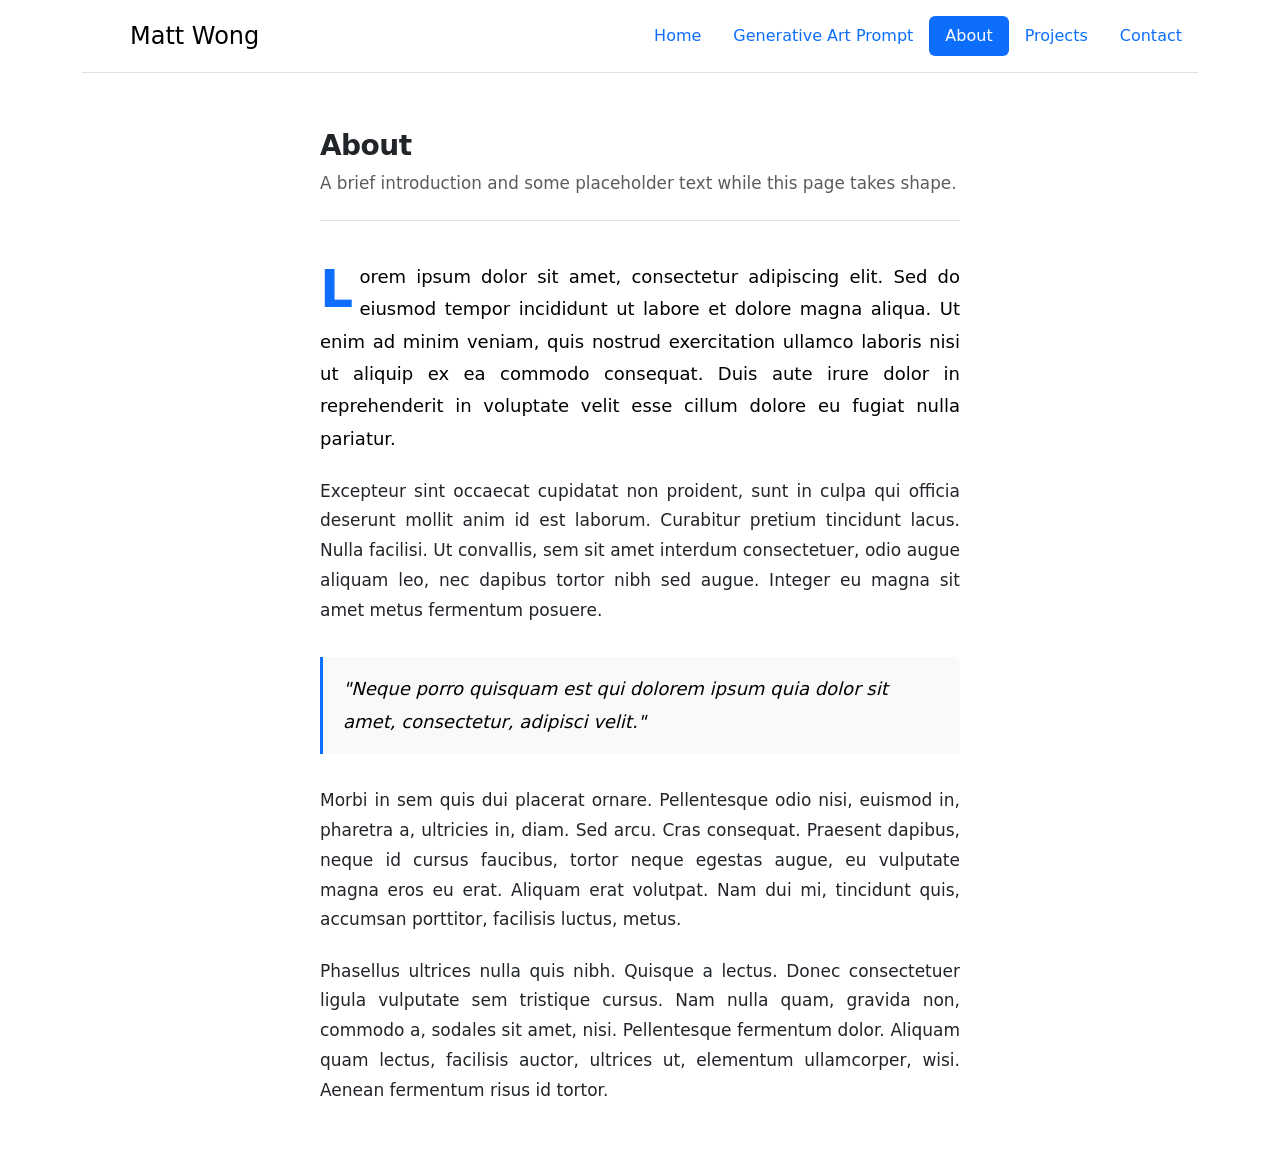
==== about.html @ 453de095 "Add styled lorem ipsum filler content to sub pages. Create About, Projects, and Contact pages with s" ====
<!DOCTYPE html>
<html lang="en">
<head>
  <meta charset="UTF-8">
  <meta name="viewport" content="width=device-width, initial-scale=1.0">
  <title>About - Matt Wong</title>
  <link rel="stylesheet" href="styles.css">
  <script src="https://cdn.jsdelivr.net/npm/bootstrap@5.3.3/dist/js/bootstrap.min.js"></script>
  <link href="https://cdn.jsdelivr.net/npm/bootstrap@5.3.3/dist/css/bootstrap.min.css" rel="stylesheet">
  <link rel="icon" type="image/png" href="favicon.png">
</head>
<body>
  <div class="container">
    <header class="d-flex flex-wrap justify-content-center py-3 mb-4 border-bottom">
      <a href="index.html" class="d-flex align-items-center mb-3 mb-md-0 me-md-auto link-body-emphasis text-decoration-none">
        <svg class="bi me-2" width="40" height="32"><use xlink:href="#bootstrap"></use></svg>
        <span class="fs-4">Matt Wong</span>
      </a>

      <ul class="nav nav-pills">
        <li class="nav-item"><a href="index.html" class="nav-link">Home</a></li>
        <li class="nav-item"><a href="generative-art-prompt.html" class="nav-link">Generative Art Prompt</a></li>
        <li class="nav-item"><a href="about.html" class="nav-link active" aria-current="page">About</a></li>
        <li class="nav-item"><a href="projects.html" class="nav-link">Projects</a></li>
        <li class="nav-item"><a href="contact.html" class="nav-link">Contact</a></li>
      </ul>
    </header>

    <main class="page-content">
      <h1 class="page-title">About</h1>
      <p class="page-subtitle">A brief introduction and some placeholder text while this page takes shape.</p>

      <div class="prose">
        <p class="drop-cap">Lorem ipsum dolor sit amet, consectetur adipiscing elit. Sed do eiusmod tempor incididunt ut labore et dolore magna aliqua. Ut enim ad minim veniam, quis nostrud exercitation ullamco laboris nisi ut aliquip ex ea commodo consequat. Duis aute irure dolor in reprehenderit in voluptate velit esse cillum dolore eu fugiat nulla pariatur.</p>

        <p>Excepteur sint occaecat cupidatat non proident, sunt in culpa qui officia deserunt mollit anim id est laborum. Curabitur pretium tincidunt lacus. Nulla facilisi. Ut convallis, sem sit amet interdum consectetuer, odio augue aliquam leo, nec dapibus tortor nibh sed augue. Integer eu magna sit amet metus fermentum posuere.</p>

        <blockquote>
          <p>"Neque porro quisquam est qui dolorem ipsum quia dolor sit amet, consectetur, adipisci velit."</p>
        </blockquote>

        <p>Morbi in sem quis dui placerat ornare. Pellentesque odio nisi, euismod in, pharetra a, ultricies in, diam. Sed arcu. Cras consequat. Praesent dapibus, neque id cursus faucibus, tortor neque egestas augue, eu vulputate magna eros eu erat. Aliquam erat volutpat. Nam dui mi, tincidunt quis, accumsan porttitor, facilisis luctus, metus.</p>

        <p>Phasellus ultrices nulla quis nibh. Quisque a lectus. Donec consectetuer ligula vulputate sem tristique cursus. Nam nulla quam, gravida non, commodo a, sodales sit amet, nisi. Pellentesque fermentum dolor. Aliquam quam lectus, facilisis auctor, ultrices ut, elementum ullamcorper, wisi. Aenean fermentum risus id tortor.</p>
      </div>
    </main>
  </div>
</body>
</html>
---- styles.css ----
/* Sub-page prose content */
.page-content {
  max-width: 42rem;
  margin: 0 auto;
  padding: 2rem 1rem 4rem;
}

.page-content .page-title {
  font-size: 1.75rem;
  font-weight: 700;
  letter-spacing: -0.02em;
  margin-bottom: 0.5rem;
}

.page-content .page-subtitle {
  color: var(--bs-secondary-color);
  font-size: 1.05rem;
  margin-bottom: 2.5rem;
  padding-bottom: 1.5rem;
  border-bottom: 1px solid var(--bs-border-color);
}

.page-content .prose {
  color: var(--bs-body-color);
  font-size: 1.0625rem;
  line-height: 1.75;
}

.page-content .prose p {
  margin-bottom: 1.35rem;
  text-align: justify;
  hyphens: auto;
}

.page-content .prose p:first-of-type {
  font-size: 1.125rem;
  line-height: 1.8;
  color: var(--bs-emphasis-color);
}

.page-content .prose p:last-child {
  margin-bottom: 0;
}

.page-content .prose .drop-cap::first-letter {
  float: left;
  font-size: 3.25rem;
  line-height: 1;
  font-weight: 700;
  margin: 0.05em 0.12em 0 0;
  color: var(--bs-primary);
}

.page-content .prose blockquote {
  margin: 2rem 0;
  padding: 1rem 1.25rem;
  border-left: 3px solid var(--bs-primary);
  background: var(--bs-tertiary-bg);
  border-radius: 0 0.375rem 0.375rem 0;
  font-style: italic;
  color: var(--bs-secondary-color);
}

.page-content .prose blockquote p {
  margin-bottom: 0;
  text-align: left;
}

/* Generative art page: canvas + prose layout */
.art-page-section {
  padding: 2rem 0 1rem;
}

.art-page-section .canvas-wrapper {
  display: flex;
  justify-content: center;
  margin-bottom: 3rem;
}
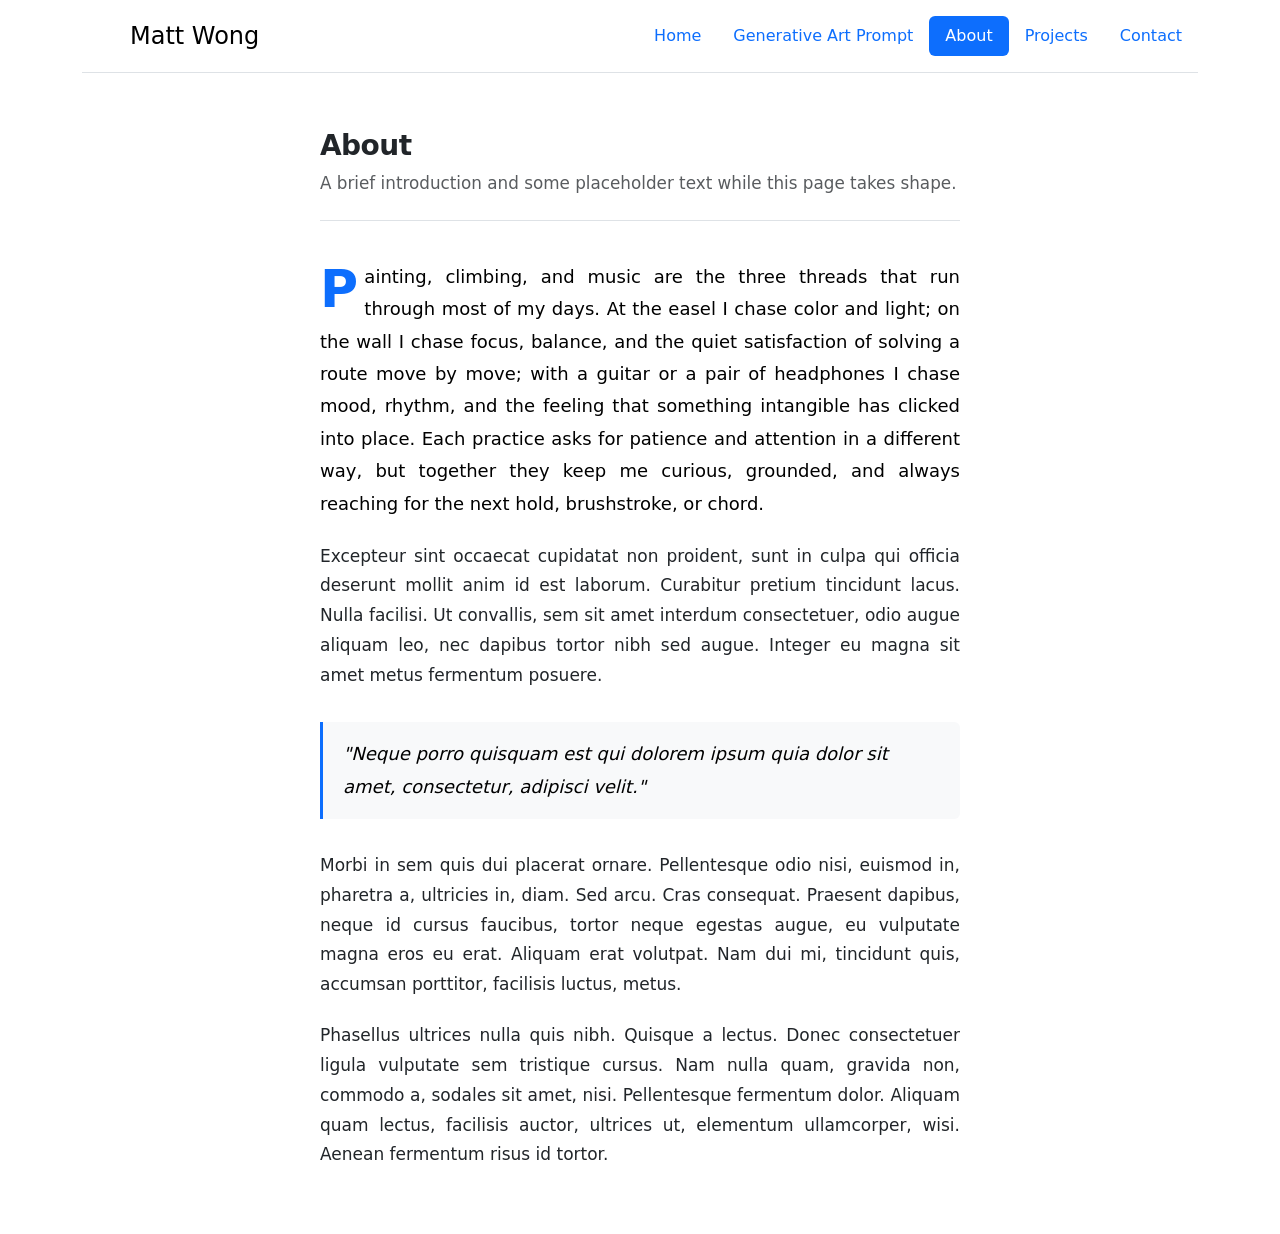
==== commit 51520092: "Animations for Project page." ====
--- a/about.html
+++ b/about.html
@@ -31,7 +31,7 @@
       <p class="page-subtitle">A brief introduction and some placeholder text while this page takes shape.</p>
 
       <div class="prose">
-        <p class="drop-cap">Lorem ipsum dolor sit amet, consectetur adipiscing elit. Sed do eiusmod tempor incididunt ut labore et dolore magna aliqua. Ut enim ad minim veniam, quis nostrud exercitation ullamco laboris nisi ut aliquip ex ea commodo consequat. Duis aute irure dolor in reprehenderit in voluptate velit esse cillum dolore eu fugiat nulla pariatur.</p>
+        <p class="drop-cap">Painting, climbing, and music are the three threads that run through most of my days. At the easel I chase color and light; on the wall I chase focus, balance, and the quiet satisfaction of solving a route move by move; with a guitar or a pair of headphones I chase mood, rhythm, and the feeling that something intangible has clicked into place. Each practice asks for patience and attention in a different way, but together they keep me curious, grounded, and always reaching for the next hold, brushstroke, or chord.</p>
 
         <p>Excepteur sint occaecat cupidatat non proident, sunt in culpa qui officia deserunt mollit anim id est laborum. Curabitur pretium tincidunt lacus. Nulla facilisi. Ut convallis, sem sit amet interdum consectetuer, odio augue aliquam leo, nec dapibus tortor nibh sed augue. Integer eu magna sit amet metus fermentum posuere.</p>
 
--- a/styles.css
+++ b/styles.css
@@ -66,6 +66,122 @@
   text-align: left;
 }
 
+.page-content--wide {
+  max-width: 56rem;
+}
+
+.page-content .prose .project-grid {
+  display: grid;
+  grid-template-columns: repeat(auto-fill, minmax(10rem, 1fr));
+  gap: 2rem 1.5rem;
+  margin: 0;
+  perspective: 1200px;
+}
+
+.page-content .prose .project-item {
+  display: flex;
+  flex-direction: column;
+  align-items: center;
+  gap: 0.75rem;
+  text-decoration: none;
+  color: inherit;
+  perspective: 900px;
+}
+
+.page-content .prose .project-art {
+  position: relative;
+  width: 100%;
+  aspect-ratio: 1;
+  display: flex;
+  align-items: center;
+  justify-content: center;
+  border-radius: 0.25rem;
+  overflow: hidden;
+  box-shadow:
+    0 0.25rem 0.5rem rgba(0, 0, 0, 0.12),
+    0 0.75rem 1.5rem rgba(0, 0, 0, 0.08);
+  transform-style: preserve-3d;
+  backface-visibility: hidden;
+  transition: transform 0.5s cubic-bezier(0.23, 1, 0.32, 1), box-shadow 0.45s ease;
+}
+
+@keyframes project-art-float-y {
+  0%, 100% {
+    transform: rotateY(-15deg) translateY(-3px);
+  }
+
+  50% {
+    transform: rotateY(15deg) translateY(-7px);
+  }
+}
+
+.page-content .prose .project-item:hover .project-art {
+  animation: project-art-float-y 2.4s ease-in-out infinite;
+  box-shadow:
+    0 0.5rem 1rem rgba(0, 0, 0, 0.16),
+    0 1.25rem 2.5rem rgba(0, 0, 0, 0.14);
+}
+
+.page-content .prose .project-art__icon {
+  font-size: 2.75rem;
+  line-height: 1;
+  z-index: 1;
+  transition: transform 0.45s cubic-bezier(0.23, 1, 0.32, 1);
+}
+
+.page-content .prose .project-item:hover .project-art__icon {
+  transform: scale(1.08);
+}
+
+.page-content .prose .project-art__shine {
+  position: absolute;
+  inset: 0;
+  background: linear-gradient(
+    115deg,
+    transparent 35%,
+    rgba(255, 255, 255, 0.55) 50%,
+    transparent 65%
+  );
+  transform: translateX(-120%) skewX(-12deg);
+  transition: transform 0.65s cubic-bezier(0.23, 1, 0.32, 1);
+  pointer-events: none;
+}
+
+.page-content .prose .project-item:hover .project-art__shine {
+  transform: translateX(120%) skewX(-12deg);
+}
+
+.page-content .prose .project-art--phones {
+  background: linear-gradient(135deg, #667eea 0%, #764ba2 100%);
+}
+
+.page-content .prose .project-art--painting {
+  background: linear-gradient(135deg, #f093fb 0%, #f5576c 100%);
+}
+
+.page-content .prose .project-art--music {
+  background: linear-gradient(135deg, #4facfe 0%, #00f2fe 100%);
+}
+
+.page-content .prose .project-art--eink {
+  background: linear-gradient(135deg, #43e97b 0%, #38f9d7 100%);
+}
+
+.page-content .prose .project-art--garage {
+  background: linear-gradient(135deg, #fa709a 0%, #fee140 100%);
+}
+
+.page-content .prose .project-title {
+  margin: 0;
+  padding: 0;
+  font-size: 0.875rem;
+  font-weight: 600;
+  line-height: 1.35;
+  text-align: center;
+  hyphens: none;
+  max-width: 100%;
+}
+
 /* Generative art page: canvas + prose layout */
 .art-page-section {
   padding: 2rem 0 1rem;
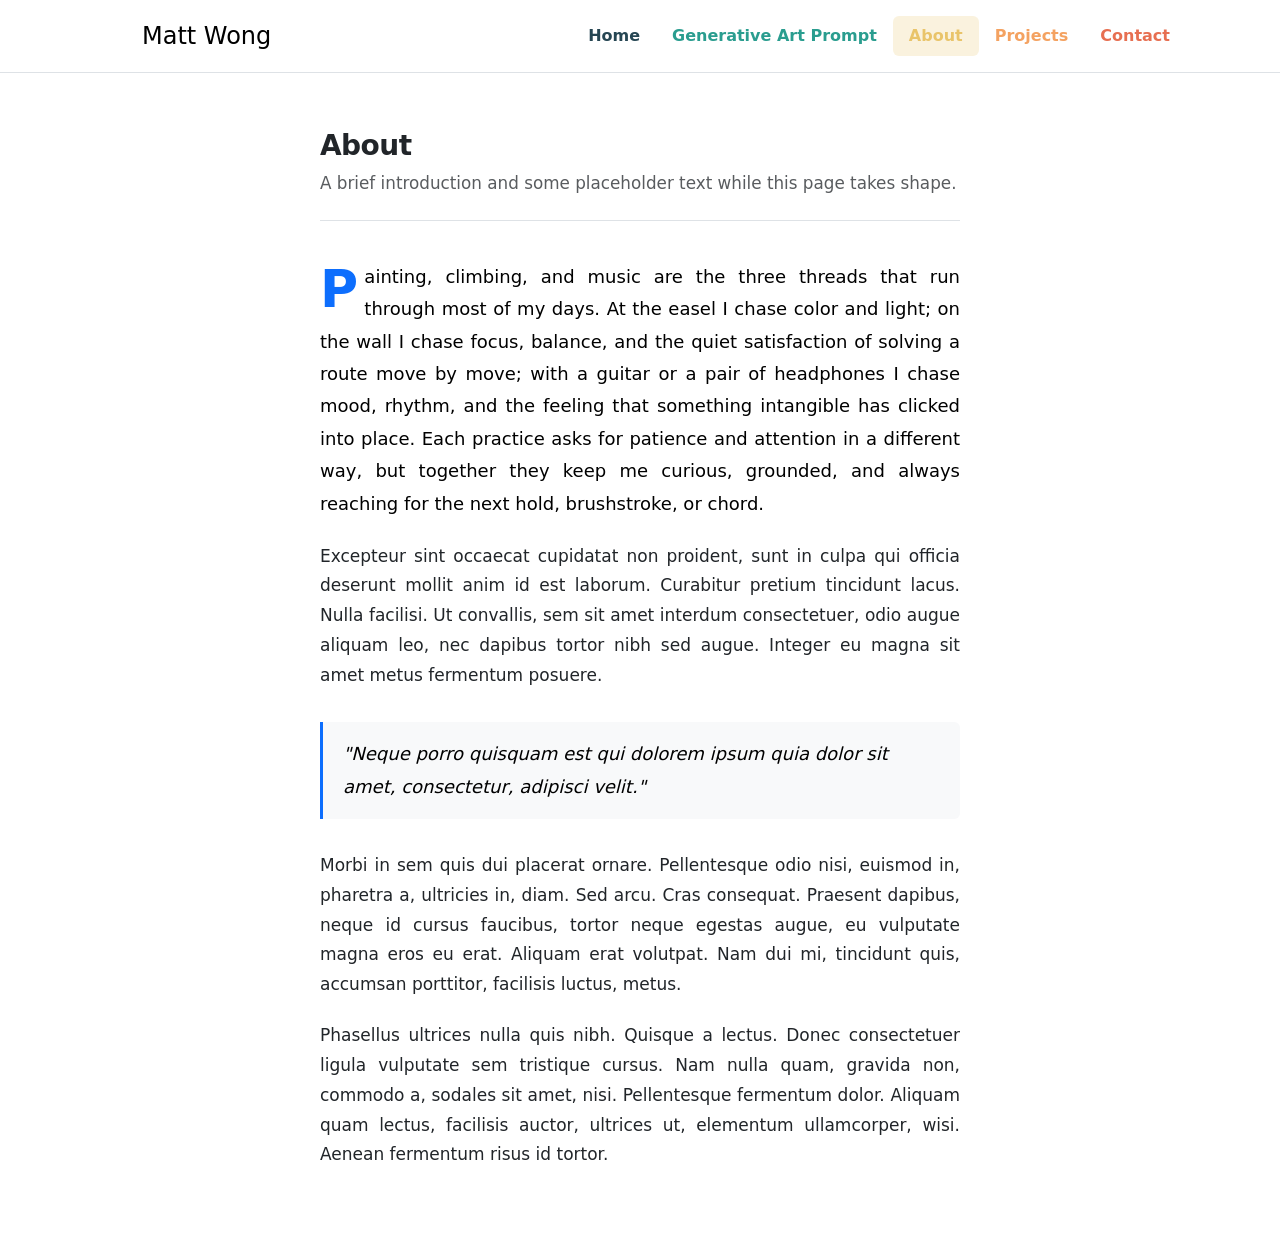
==== commit ec103b25: "Add home animated background and palette nav styling. Blurred panning hero image on index, opaque fu" ====
--- a/about.html
+++ b/about.html
@@ -11,7 +11,7 @@
 </head>
 <body>
   <div class="container">
-    <header class="d-flex flex-wrap justify-content-center py-3 mb-4 border-bottom">
+    <header class="site-header d-flex flex-wrap justify-content-center py-3 mb-4 border-bottom">
       <a href="index.html" class="d-flex align-items-center mb-3 mb-md-0 me-md-auto link-body-emphasis text-decoration-none">
         <svg class="bi me-2" width="40" height="32"><use xlink:href="#bootstrap"></use></svg>
         <span class="fs-4">Matt Wong</span>
--- a/styles.css
+++ b/styles.css
@@ -1,3 +1,109 @@
+/* Home: blurred, zoomed background with slow diagonal pan */
+.page-home {
+  min-height: 100vh;
+}
+
+.home-bg {
+  position: fixed;
+  inset: 0;
+  z-index: 0;
+  overflow: hidden;
+  pointer-events: none;
+}
+
+.home-bg__media {
+  position: absolute;
+  inset: -12%;
+  background-image: url("assets/mike-hindle-C6AUqGSAsmg-unsplash.jpg");
+  background-size: cover;
+  background-position: center;
+  filter: blur(14px);
+  transform: scale(1.18);
+  animation: home-bg-drift 90s ease-in-out infinite alternate;
+  will-change: transform;
+}
+
+.home-bg::after {
+  content: "";
+  position: absolute;
+  inset: 0;
+  background: rgba(255, 255, 255, 0.62);
+}
+
+.page-home__content {
+  position: relative;
+  z-index: 1;
+}
+
+@keyframes home-bg-drift {
+  from {
+    transform: scale(1.15) translate(0%, 0%);
+  }
+
+  to {
+    transform: scale(1.28) translate(-5%, -4%);
+  }
+}
+
+@media (prefers-reduced-motion: reduce) {
+  .home-bg__media {
+    animation: none;
+    transform: scale(1.2);
+  }
+}
+
+/* Site header + nav tab colors */
+.site-header {
+  background: #fff;
+  position: relative;
+  z-index: 2;
+}
+
+.container > .site-header {
+  width: 100vw;
+  max-width: 100vw;
+  margin-left: calc(50% - 50vw);
+  margin-right: calc(50% - 50vw);
+  padding-left: calc(50vw - 50% + var(--bs-gutter-x, 1.5rem) * 0.5);
+  padding-right: calc(50vw - 50% + var(--bs-gutter-x, 1.5rem) * 0.5);
+}
+
+.site-header .nav-pills .nav-item:nth-child(1) .nav-link {
+  --nav-tab-color: #264653;
+}
+
+.site-header .nav-pills .nav-item:nth-child(2) .nav-link {
+  --nav-tab-color: #2a9d8f;
+}
+
+.site-header .nav-pills .nav-item:nth-child(3) .nav-link {
+  --nav-tab-color: #e9c46a;
+}
+
+.site-header .nav-pills .nav-item:nth-child(4) .nav-link {
+  --nav-tab-color: #f4a261;
+}
+
+.site-header .nav-pills .nav-item:nth-child(5) .nav-link {
+  --nav-tab-color: #e76f51;
+}
+
+.site-header .nav-pills .nav-link {
+  color: var(--nav-tab-color);
+  font-weight: 600;
+}
+
+.site-header .nav-pills .nav-link:hover,
+.site-header .nav-pills .nav-link:focus {
+  color: var(--nav-tab-color);
+  background-color: color-mix(in srgb, var(--nav-tab-color) 16%, transparent);
+}
+
+.site-header .nav-pills .nav-link.active {
+  color: var(--nav-tab-color);
+  background-color: color-mix(in srgb, var(--nav-tab-color) 22%, transparent);
+}
+
 /* Sub-page prose content */
 .page-content {
   max-width: 42rem;
@@ -182,9 +288,9 @@
   max-width: 100%;
 }
 
-/* Generative art page: canvas + prose layout */
+/* Generative art page: canvas layout */
 .art-page-section {
-  padding: 2rem 0 1rem;
+  padding: 1rem 0 2rem;
 }
 
 .art-page-section .canvas-wrapper {
@@ -192,3 +298,70 @@
   justify-content: center;
   margin-bottom: 3rem;
 }
+
+.art-page-section .canvas-host {
+  display: flex;
+  justify-content: center;
+  width: 100%;
+}
+
+.art-page-section .canvas-stage {
+  position: relative;
+  display: inline-block;
+  max-width: 100%;
+  line-height: 0;
+}
+
+.art-page-section .canvas-stage canvas {
+  display: block;
+  max-width: 100%;
+  height: auto;
+}
+
+.canvas-loading {
+  position: absolute;
+  inset: 0;
+  display: flex;
+  align-items: center;
+  justify-content: center;
+  background: rgba(248, 249, 250, 0.96);
+  backdrop-filter: blur(4px);
+  z-index: 10;
+  line-height: normal;
+  pointer-events: none;
+  transition: opacity 0.35s ease, visibility 0.35s ease;
+}
+
+.canvas-loading.is-hidden {
+  display: none !important;
+}
+
+.canvas-loading__label {
+  font-size: 1.125rem;
+  font-weight: 600;
+  letter-spacing: 0.02em;
+  color: var(--bs-emphasis-color);
+}
+
+.canvas-loading__dots span {
+  animation: canvas-loading-dot 1.4s infinite;
+  opacity: 0.2;
+}
+
+.canvas-loading__dots span:nth-child(2) {
+  animation-delay: 0.2s;
+}
+
+.canvas-loading__dots span:nth-child(3) {
+  animation-delay: 0.4s;
+}
+
+@keyframes canvas-loading-dot {
+  0%, 80%, 100% {
+    opacity: 0.2;
+  }
+
+  40% {
+    opacity: 1;
+  }
+}
